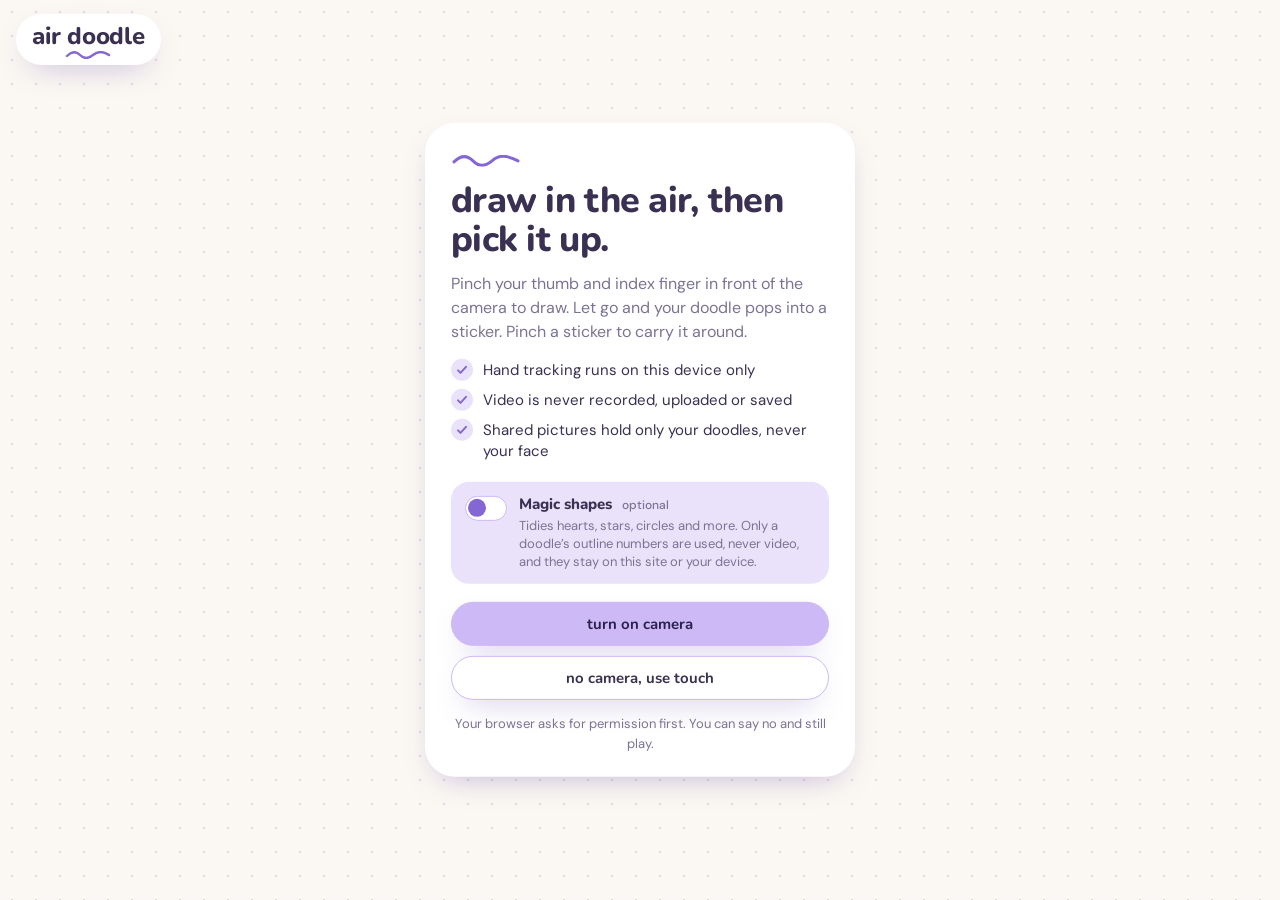
==== frontend/index.html @ 40e78361 "first commit" ====
<!doctype html>
<html lang="en">
<head>
<meta charset="utf-8">
<meta name="viewport" content="width=device-width, initial-scale=1, viewport-fit=cover">
<title>air doodle</title>
<meta name="description" content="Pinch your fingers at your camera, draw in thin air, and turn it into a sticker you can move and share. Everything stays on your device.">
<meta name="theme-color" content="#FBF8F3">
<meta property="og:title" content="air doodle">
<meta property="og:description" content="Draw in thin air with your fingers, then pick the drawing up and move it around.">
<link rel="icon" href="data:image/svg+xml,%3Csvg xmlns='http://www.w3.org/2000/svg' viewBox='0 0 64 64'%3E%3Crect width='64' height='64' rx='18' fill='%23CDB9F5'/%3E%3Cpath d='M12 38c6-16 14-16 20-2s14 12 20-6' fill='none' stroke='%23FBF8F3' stroke-width='7' stroke-linecap='round'/%3E%3C/svg%3E">
<link rel="stylesheet" href="css/style.css">
</head>
<body>
<main id="app">
  <section id="stage">
    <video id="vid" playsinline muted></video>
    <div id="wash"></div>
    <canvas id="cv"></canvas>
  </section>

  <header class="top">
    <div class="logo">air doodle<svg viewBox="0 0 46 8" fill="none" stroke="#8467D4" stroke-width="2.4" stroke-linecap="round" aria-hidden="true"><path d="M2 5C7 0 11 0 15 4S23 8 28 4 38 0 44 4"/></svg></div>
    <div class="tools"><button id="magicBtn" class="chip" hidden aria-pressed="false">magic shapes: off</button><button id="stopBtn" class="chip" hidden>stop camera</button></div>
  </header>

  <div id="hint" class="pill" role="status" aria-live="polite" hidden></div>

  <nav class="dock" id="dock" hidden>
    <button id="undoBtn" class="btn">undo</button>
    <button id="shareBtn" class="btn main">share</button>
    <button id="clearBtn" class="btn ghost">clear</button>
    <button id="exportBtn" class="btn ghost" hidden>export strokes</button>
  </nav>

  <section id="intro" class="card" aria-labelledby="t">
    <svg viewBox="0 0 70 12" width="70" height="12" fill="none" stroke="#8467D4" stroke-width="3" stroke-linecap="round" aria-hidden="true"><path d="M3 7C10 0 16 0 22 6S34 12 41 6 55 0 67 6"/></svg>
    <h1 id="t">draw in the air, then pick it up.</h1>
    <p>Pinch your thumb and index finger in front of the camera to draw. Let go and your doodle pops into a sticker. Pinch a sticker to carry it around.</p>
    <ul>
      <li><i><svg width="12" height="12" viewBox="0 0 12 12" fill="none" stroke="#8467D4" stroke-width="2" stroke-linecap="round" stroke-linejoin="round"><path d="M2 6.5l2.5 2.5L10 3"/></svg></i>Hand tracking runs on this device only</li>
      <li><i><svg width="12" height="12" viewBox="0 0 12 12" fill="none" stroke="#8467D4" stroke-width="2" stroke-linecap="round" stroke-linejoin="round"><path d="M2 6.5l2.5 2.5L10 3"/></svg></i>Video is never recorded, uploaded or saved</li>
      <li><i><svg width="12" height="12" viewBox="0 0 12 12" fill="none" stroke="#8467D4" stroke-width="2" stroke-linecap="round" stroke-linejoin="round"><path d="M2 6.5l2.5 2.5L10 3"/></svg></i>Shared pictures hold only your doodles, never your face</li>
    </ul>
    <label class="switch">
      <input type="checkbox" id="magicOpt">
      <span class="track" aria-hidden="true"></span>
      <span class="swtext"><b>Magic shapes <em>optional</em></b><small>Tidies hearts, stars, circles and more. Only a doodle’s outline numbers are used, never video, and they stay on this site or your device.</small></span>
    </label>
    <p id="err" hidden></p>
    <div class="row">
      <button id="camBtn" class="btn main">turn on camera</button>
      <button id="touchBtn" class="btn">no camera, use touch</button>
    </div>
    <p class="fine">Your browser asks for permission first. You can say no and still play.</p>
  </section>

  <div id="modal" hidden>
    <div class="sheet">
      <img id="prev" alt="Your doodle card">
      <div class="row">
        <button id="mShare" class="btn main" hidden>send it</button>
        <button id="mSave" class="btn">save picture</button>
        <button id="mClose" class="btn ghost">close</button>
      </div>
      <p class="fine">Only your doodles are in this picture, never your camera.</p>
    </div>
  </div>
</main>

<script src="vendor/mediapipe/hands/hands.js"></script>
<script src="js/shapes-model.js"></script>
<script src="js/app.js"></script>
</body>
</html>
---- frontend/css/style.css ----
@font-face{font-family:'Nunito';font-weight:700;font-display:swap;src:url(../fonts/nunito-latin-700-normal.woff2) format('woff2')}
@font-face{font-family:'Nunito';font-weight:800;font-display:swap;src:url(../fonts/nunito-latin-800-normal.woff2) format('woff2')}
@font-face{font-family:'DM Sans';font-weight:400;font-display:swap;src:url(../fonts/dm-sans-latin-400-normal.woff2) format('woff2')}
@font-face{font-family:'DM Sans';font-weight:500;font-display:swap;src:url(../fonts/dm-sans-latin-500-normal.woff2) format('woff2')}
@font-face{font-family:'DM Sans';font-weight:700;font-display:swap;src:url(../fonts/dm-sans-latin-700-normal.woff2) format('woff2')}

:root{--bg:#FBF8F3;--surface:#FFFFFF;--ink:#3A3052;--mute:#7C7394;--lav:#CDB9F5;--lav2:#EAE2FB;--lavd:#8467D4;--dot:rgba(132,103,212,.22);--wash:rgba(251,248,243,.45);--shadow:0 12px 32px -14px rgba(90,60,160,.4);
--head:'Nunito','Avenir Next','Trebuchet MS',system-ui,sans-serif;--body:'DM Sans',system-ui,-apple-system,'Segoe UI',sans-serif;color-scheme:light;
box-sizing:border-box;padding-top:env(safe-area-inset-top,0px);padding-bottom:env(safe-area-inset-bottom,0px)}
@media (prefers-color-scheme:dark){:root{--bg:#1F1B2B;--surface:#2B2639;--ink:#F1EBFC;--mute:#B2A8CC;--lav2:#3A3150;--dot:rgba(205,185,245,.16);--wash:rgba(31,27,43,.45);--shadow:0 12px 32px -14px rgba(0,0,0,.7);color-scheme:dark}}
*{box-sizing:border-box}
html,body{height:100%;margin:0}
body{background:var(--bg);color:var(--ink);font-family:var(--body);overflow:hidden;-webkit-tap-highlight-color:transparent}
#app{position:relative;height:100%;overflow:hidden}
#stage{position:absolute;inset:0;background-image:radial-gradient(var(--dot) 1.3px,transparent 1.6px);background-size:24px 24px}
#stage.cam{background:#000}
#vid{position:absolute;inset:0;width:100%;height:100%;object-fit:cover;transform:scaleX(-1);display:none}
#stage.cam #vid{display:block}
#wash{position:absolute;inset:0;background:var(--wash);display:none;pointer-events:none}
#stage.cam #wash{display:block}
#cv{position:absolute;inset:0;touch-action:none;cursor:crosshair}
.top{position:absolute;top:0;left:0;right:0;display:flex;justify-content:space-between;align-items:center;gap:8px;padding:14px 16px;pointer-events:none}
.top>*{pointer-events:auto}
.logo{font:800 24px/1 var(--head);letter-spacing:-.01em;background:var(--surface);padding:10px 16px 8px;border-radius:999px;box-shadow:var(--shadow)}
.logo svg{display:block;margin:3px auto -2px;width:46px;height:8px}
.pill{position:absolute;left:50%;top:76px;transform:translateX(-50%);max-width:min(92%,460px);background:var(--surface);color:var(--ink);border-radius:999px;padding:9px 16px;font-size:14px;line-height:1.35;text-align:center;box-shadow:var(--shadow);pointer-events:none}
.dock{position:absolute;left:0;right:0;bottom:0;display:flex;justify-content:center;flex-wrap:wrap;gap:8px;padding:12px 14px 20px}
button{font:700 15px/1 var(--head);color:var(--ink);cursor:pointer}
.btn,.chip{min-height:44px;padding:0 18px;border-radius:999px;border:1.5px solid var(--lav);background:var(--surface);box-shadow:var(--shadow);transition:transform .15s}
.chip{min-height:38px;padding:0 14px;font-size:14px}
.btn:active,.chip:active{transform:scale(.96)}
.btn.main{background:var(--lav);border-color:var(--lav);color:#2B2150;padding:0 24px}
.btn.ghost{background:transparent;box-shadow:none;border-color:transparent;color:var(--mute)}
.btn:disabled{opacity:.45;cursor:default}
[hidden]{display:none!important}
button:focus-visible{outline:3px solid var(--lavd);outline-offset:2px}
.card{position:absolute;left:50%;top:50%;transform:translate(-50%,-50%);width:min(calc(100% - 32px),430px);max-height:calc(100% - 24px);overflow:auto;background:var(--surface);border-radius:30px;padding:28px 26px 24px;box-shadow:var(--shadow)}
.card h1{font:800 clamp(28px,8vw,36px)/1.08 var(--head);margin:10px 0 12px;letter-spacing:-.02em}
.card p{margin:0 0 16px;line-height:1.5;color:var(--mute);font-size:16px}
.card ul{list-style:none;margin:0 0 20px;padding:0;display:grid;gap:9px}
.card li{display:flex;gap:10px;align-items:flex-start;font-size:15px;line-height:1.4}
.card li i{flex:none;width:22px;height:22px;border-radius:50%;background:var(--lav2);display:grid;place-items:center;margin-top:-1px}
.card .row{display:grid;gap:10px}
.fine{font-size:13px!important;margin:14px 0 0!important;text-align:center}
#err{color:#C2476B!important;font-size:14px!important;margin:0 0 12px!important;line-height:1.4}
#modal{position:absolute;inset:0;background:rgba(40,28,70,.45);display:grid;place-items:center;padding:16px;z-index:5}
.sheet{background:var(--surface);border-radius:28px;padding:16px;width:min(100%,380px);max-height:100%;overflow:auto;box-shadow:var(--shadow);text-align:center}
.sheet img{width:100%;max-height:52vh;object-fit:contain;border-radius:18px;background:var(--bg);display:block}
.sheet .row{display:flex;flex-wrap:wrap;gap:8px;justify-content:center;margin-top:14px}
.sheet .fine{margin-top:10px!important;color:var(--mute)}

.tools{display:flex;gap:8px;flex-wrap:wrap;justify-content:flex-end}
.chip[aria-pressed="true"]{background:var(--lav);border-color:var(--lav);color:#2B2150}
.switch{display:flex;gap:12px;align-items:flex-start;padding:13px 14px;background:var(--lav2);border-radius:18px;margin:0 0 18px;cursor:pointer;position:relative}
.switch input{position:absolute;opacity:0;width:1px;height:1px}
.switch .track{flex:none;width:42px;height:25px;border-radius:999px;background:var(--surface);border:1.5px solid var(--lav);position:relative;transition:background .2s;margin-top:1px}
.switch .track::after{content:"";position:absolute;top:2px;left:2px;width:18px;height:18px;border-radius:50%;background:var(--lavd);transition:transform .2s}
.switch input:checked+.track{background:var(--lav)}
.switch input:checked+.track::after{transform:translateX(17px);background:#2B2150}
.switch input:focus-visible+.track{outline:3px solid var(--lavd);outline-offset:2px}
.swtext b{display:block;font:800 15px/1.2 var(--head)}
.swtext em{font:500 12px var(--body);color:var(--mute);font-style:normal;margin-left:6px}
.swtext small{display:block;margin-top:4px;font-size:13px;line-height:1.4;color:var(--mute)}
@media (prefers-reduced-motion:reduce){.switch .track,.switch .track::after,.btn,.chip{transition:none}}
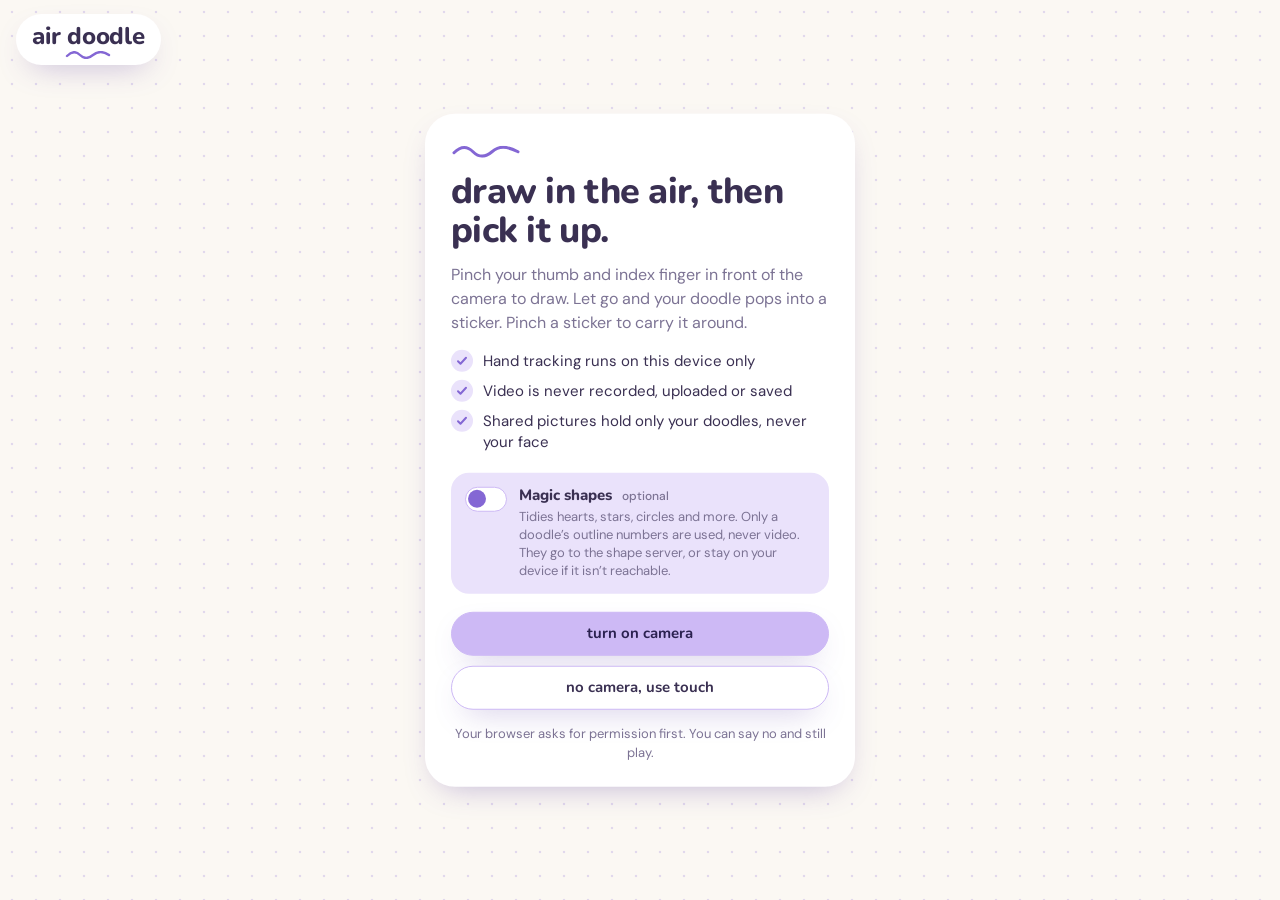
==== commit 0eaa6b51: "Updating" ====
--- a/frontend/index.html
+++ b/frontend/index.html
@@ -45,7 +45,7 @@
     <label class="switch">
       <input type="checkbox" id="magicOpt">
       <span class="track" aria-hidden="true"></span>
-      <span class="swtext"><b>Magic shapes <em>optional</em></b><small>Tidies hearts, stars, circles and more. Only a doodle’s outline numbers are used, never video, and they stay on this site or your device.</small></span>
+      <span class="swtext"><b>Magic shapes <em>optional</em></b><small>Tidies hearts, stars, circles and more. Only a doodle’s outline numbers are used, never video. They go to the shape server, or stay on your device if it isn’t reachable.</small></span>
     </label>
     <p id="err" hidden></p>
     <div class="row">
@@ -69,6 +69,7 @@
 </main>
 
 <script src="vendor/mediapipe/hands/hands.js"></script>
+<script src="config.js"></script>
 <script src="js/shapes-model.js"></script>
 <script src="js/app.js"></script>
 </body>
